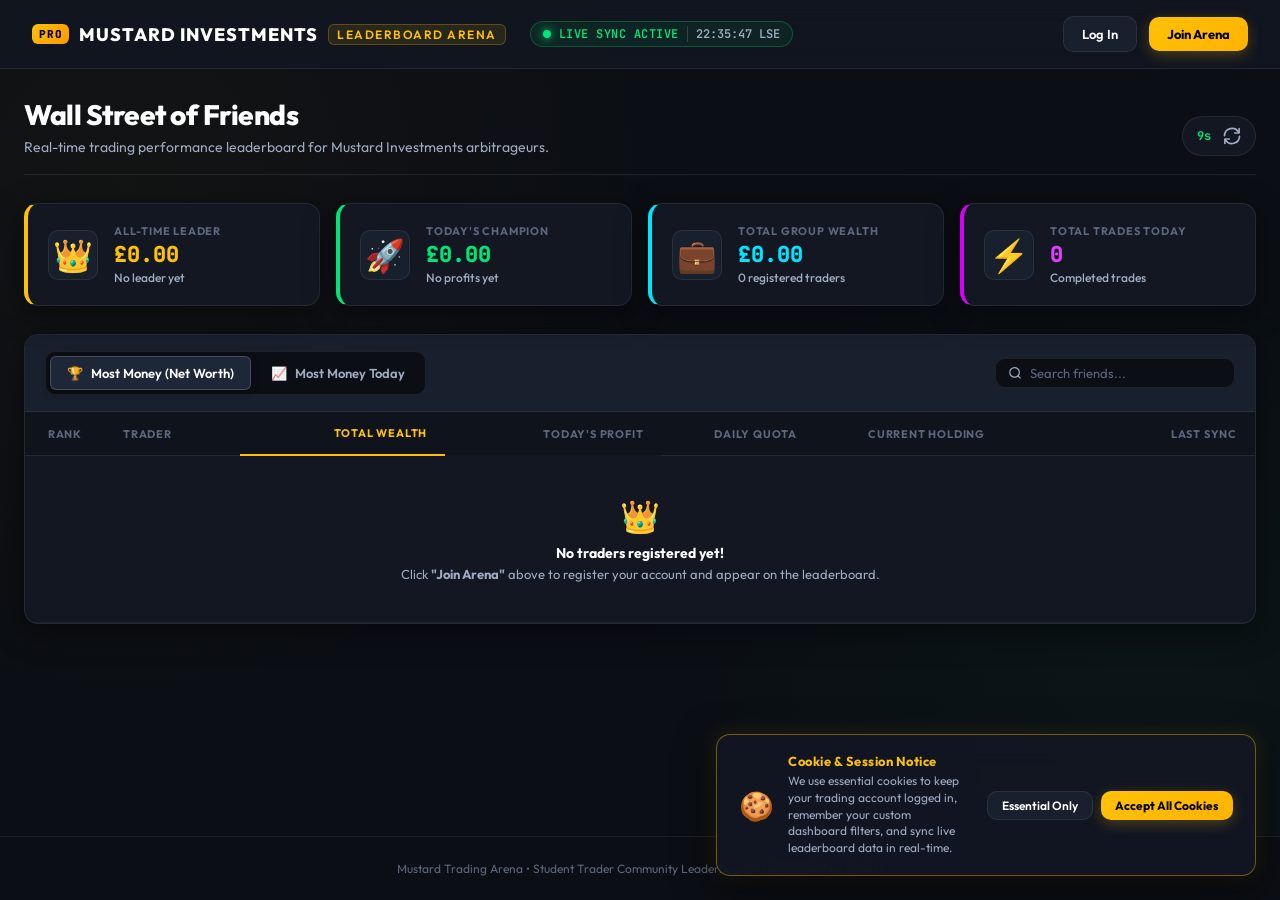
==== templates/index.html @ 0c2ea545 "Fix ranking by today's profit, keep fixed table columns, and add cache-busting" ====
<!DOCTYPE html>
<html lang="en">
<head>
    <meta charset="UTF-8">
    <meta name="viewport" content="width=device-width, initial-scale=1.0">
    <meta http-equiv="Cache-Control" content="no-cache, no-store, must-revalidate">
    <meta http-equiv="Pragma" content="no-cache">
    <meta http-equiv="Expires" content="0">
    <title>Mustard Trading Arena — Live Leaderboard</title>
    <link rel="icon" href="data:image/svg+xml,<svg xmlns=%22http://www.w3.org/2000/svg%22 viewBox=%220 0 100 100%22><text y=%22.9em%22 font-size=%2290%22>🏆</text></svg>">
    <link rel="preconnect" href="https://fonts.googleapis.com">
    <link rel="preconnect" href="https://fonts.gstatic.com" crossorigin>
    <link href="https://fonts.googleapis.com/css2?family=JetBrains+Mono:wght@400;600;700;800&family=Outfit:wght@400;500;600;700;800&display=swap" rel="stylesheet">
    <link rel="stylesheet" href="/static/css/style.css?v=2.0">
</head>
<body>
    <!-- Top Navigation -->
    <header class="top-nav">
        <div class="nav-left">
            <div class="brand">
                <span class="brand-badge">PRO</span>
                <span class="brand-title">MUSTARD INVESTMENTS</span>
                <span class="brand-sub">LEADERBOARD ARENA</span>
            </div>
            <div class="market-pill">
                <span class="pulse-dot"></span>
                <span class="market-status-text">LIVE SYNC ACTIVE</span>
                <span class="market-clock" id="live-clock">--:--:--</span>
            </div>
        </div>

        <div class="nav-right" id="nav-auth-container">
            <!-- Populated dynamically by JS based on auth state -->
            <button class="btn btn-secondary" onclick="openModal('login-modal')">Log In</button>
            <button class="btn btn-primary" onclick="openModal('register-modal')">Join Arena</button>
        </div>
    </header>

    <main class="container">
        <!-- Hero Header -->
        <section class="hero-banner">
            <div class="hero-text">
                <h1>Wall Street of Friends</h1>
                <p>Real-time trading performance leaderboard for Mustard Investments arbitrageurs.</p>
            </div>
            <div class="hero-actions">
                <div class="sync-indicator">
                    <span class="countdown-badge" id="refresh-timer">10s</span>
                    <button class="btn btn-icon" id="manual-refresh-btn" title="Refresh Now" onclick="fetchLeaderboardData(true)">
                        <svg width="18" height="18" viewBox="0 0 24 24" fill="none" stroke="currentColor" stroke-width="2.2" stroke-linecap="round" stroke-linejoin="round">
                            <path d="M21.5 2v6h-6M2.5 22v-6h6M2 11.5a10 10 0 0 1 18.8-4.3M22 12.5a10 10 0 0 1-18.8 4.2"/>
                        </svg>
                    </button>
                </div>
            </div>
        </section>

        <!-- KPI Summary Cards -->
        <section class="kpi-grid">
            <div class="kpi-card gold-border">
                <div class="kpi-icon">👑</div>
                <div class="kpi-content">
                    <span class="kpi-label">ALL-TIME LEADER</span>
                    <div class="kpi-value text-gold" id="kpi-leader-val">£--</div>
                    <span class="kpi-sub" id="kpi-leader-name">--</span>
                </div>
            </div>

            <div class="kpi-card green-border">
                <div class="kpi-icon">🚀</div>
                <div class="kpi-content">
                    <span class="kpi-label">TODAY'S CHAMPION</span>
                    <div class="kpi-value text-green" id="kpi-today-val">+£--</div>
                    <span class="kpi-sub" id="kpi-today-name">--</span>
                </div>
            </div>

            <div class="kpi-card cyan-border">
                <div class="kpi-icon">💼</div>
                <div class="kpi-content">
                    <span class="kpi-label">TOTAL GROUP WEALTH</span>
                    <div class="kpi-value text-cyan" id="kpi-group-wealth">£--</div>
                    <span class="kpi-sub" id="kpi-trader-count">-- traders linked</span>
                </div>
            </div>

            <div class="kpi-card purple-border">
                <div class="kpi-icon">⚡</div>
                <div class="kpi-content">
                    <span class="kpi-label">TOTAL TRADES TODAY</span>
                    <div class="kpi-value text-purple" id="kpi-total-trades-val">0</div>
                    <span class="kpi-sub" id="kpi-total-trades-sub">Completed trades</span>
                </div>
            </div>
        </section>

        <!-- Main Leaderboard Card -->
        <section class="arena-card">
            <!-- Tabs & Filter Bar -->
            <div class="card-toolbar">
                <div class="tab-group">
                    <button class="tab-btn active" id="tab-all-time" onclick="switchTab('all-time')">
                        <span class="tab-icon">🏆</span>
                        <span class="tab-text">Most Money (Net Worth)</span>
                    </button>
                    <button class="tab-btn" id="tab-today" onclick="switchTab('today')">
                        <span class="tab-icon">📈</span>
                        <span class="tab-text">Most Money Today</span>
                    </button>
                </div>

                <div class="filter-group">
                    <div class="search-box">
                        <svg width="16" height="16" viewBox="0 0 24 24" fill="none" stroke="currentColor" stroke-width="2">
                            <circle cx="11" cy="11" r="8"></circle>
                            <line x1="21" y1="21" x2="16.65" y2="16.65"></line>
                        </svg>
                        <input type="text" id="trader-search" placeholder="Search friends..." oninput="filterTable()">
                    </div>
                </div>
            </div>

            <!-- Table Container -->
            <div class="table-responsive">
                <table class="arena-table">
                    <thead>
                        <tr>
                            <th class="text-center" style="width: 80px;">RANK</th>
                            <th>TRADER</th>
                            <th class="text-right" id="th-wealth">TOTAL WEALTH</th>
                            <th class="text-right" id="th-profit">TODAY'S PROFIT</th>
                            <th class="text-center">DAILY QUOTA</th>
                            <th>CURRENT HOLDING</th>
                            <th class="text-right">LAST SYNC</th>
                        </tr>
                    </thead>
                    <tbody id="leaderboard-body">
                        <!-- Populated by JS -->
                        <tr>
                            <td colspan="7" class="loading-cell">Loading live arena data...</td>
                        </tr>
                    </tbody>
                </table>
            </div>
        </section>

    </main>

    <!-- FOOTER -->
    <footer class="footer">
        <p>Mustard Trading Arena &bull; Student Trader Community Leaderboard &bull; Hosted 24/7 on GitHub</p>
    </footer>

    <!-- MODALS -->

    <!-- Login Modal -->
    <div class="modal-backdrop" id="login-modal">
        <div class="modal-box">
            <div class="modal-header">
                <h2>Mustard Account Login</h2>
                <button class="close-btn" onclick="closeModal('login-modal')">&times;</button>
            </div>
            <form onsubmit="handleLogin(event)">
                <div class="form-group">
                    <label>Mustard Email</label>
                    <input type="email" id="login-email" required placeholder="e.g. student@school.co.uk" autocomplete="email">
                </div>
                <div class="form-group">
                    <label>Password</label>
                    <input type="password" id="login-password" required placeholder="••••••••" autocomplete="current-password">
                </div>
                <div class="form-group checkbox-group" style="margin-top: -6px; margin-bottom: 14px;">
                    <label class="custom-checkbox">
                        <input type="checkbox" id="login-remember" checked>
                        <span class="checkmark"></span>
                        <span class="checkbox-text" style="font-size: 12px; color: var(--text-secondary);">Remember me on this device (Save Session Cookie)</span>
                    </label>
                </div>
                <div id="login-error" class="form-error"></div>
                <button type="submit" class="btn btn-primary btn-block">Log In</button>
            </form>
            <div class="modal-footer-text">
                First time here? <a href="#" onclick="switchModal('login-modal', 'register-modal')">Set up your display name</a>
            </div>
        </div>
    </div>

    <!-- Register Modal -->
    <div class="modal-backdrop" id="register-modal">
        <div class="modal-box">
            <div class="modal-header">
                <h2>Join Trading Arena</h2>
                <button class="close-btn" onclick="closeModal('register-modal')">&times;</button>
            </div>
            <form onsubmit="handleRegister(event)">
                <div class="form-group">
                    <label>Mustard Email</label>
                    <input type="email" id="reg-email" required placeholder="e.g. student@school.co.uk" autocomplete="email">
                </div>
                <div class="form-group">
                    <label>Display Name (Nickname)</label>
                    <input type="text" id="reg-name" required placeholder="e.g. Musa">
                    <small style="color: var(--text-muted); font-size: 11px; display: block; margin-top: 4px;">This is the name friends see on the leaderboard. You can change it anytime!</small>
                </div>
                <div class="form-group">
                    <label>Password</label>
                    <input type="password" id="reg-password" required placeholder="At least 4 characters" autocomplete="new-password">
                </div>
                <div id="register-error" class="form-error"></div>
                <button type="submit" class="btn btn-primary btn-block">Join Leaderboard</button>
            </form>
            <div class="modal-footer-text">
                Already registered? <a href="#" onclick="switchModal('register-modal', 'login-modal')">Log in here</a>
            </div>
        </div>
    </div>

    <!-- Edit Display Name Modal -->
    <div class="modal-backdrop" id="edit-name-modal">
        <div class="modal-box">
            <div class="modal-header">
                <h2>Change Display Name</h2>
                <button class="close-btn" onclick="closeModal('edit-name-modal')">&times;</button>
            </div>
            <form onsubmit="handleSaveDisplayName(event)">
                <div class="form-group">
                    <label>New Display Name</label>
                    <input type="text" id="edit-new-name" required placeholder="e.g. Musa (Top Trader)">
                    <small style="color: var(--text-muted); font-size: 11px; display: block; margin-top: 4px;">Updates your name live on the leaderboard table immediately.</small>
                </div>
                <div id="edit-name-error" class="form-error"></div>
                <button type="submit" class="btn btn-primary btn-block">Save Name</button>
            </form>
        </div>
    </div>

    <!-- Update Balance Modal -->
    <div class="modal-backdrop" id="update-balance-modal">
        <div class="modal-box">
            <div class="modal-header">
                <h2>Update My Balance</h2>
                <button class="close-btn" onclick="closeModal('update-balance-modal')">&times;</button>
            </div>
            <p class="modal-desc">Manually enter your current Mustard balance or profit. You can also connect your bot to sync this automatically!</p>
            <form onsubmit="handleUpdateStats(event)">
                <div class="form-row">
                    <div class="form-group col-half">
                        <label>Portfolio Value (£)</label>
                        <input type="number" step="0.01" id="upd-portfolio" required placeholder="13392.33">
                    </div>
                    <div class="form-group col-half">
                        <label>Available Cash (£)</label>
                        <input type="number" step="0.01" id="upd-cash" placeholder="0.21">
                    </div>
                </div>
                <div class="form-row">
                    <div class="form-group col-half">
                        <label>Today's Profit (£)</label>
                        <input type="number" step="0.01" id="upd-today-profit" placeholder="1392.33">
                    </div>
                    <div class="form-group col-half">
                        <label>Today's Trades (out of 50)</label>
                        <input type="number" id="upd-trades" min="0" max="50" placeholder="29">
                    </div>
                </div>
                <div class="form-group">
                    <label>Current Active Position / Holding</label>
                    <input type="text" id="upd-holding" placeholder="e.g. OCDO.L, LINK, or 100% Cash">
                </div>
                <div id="update-error" class="form-error"></div>
                <button type="submit" class="btn btn-primary btn-block">Save Live Stats</button>
            </form>
        </div>
    </div>

    <!-- Floating Cookie Notice Banner -->
    <div class="cookie-banner" id="cookie-consent-banner">
        <div class="cookie-content">
            <div class="cookie-icon">🍪</div>
            <div class="cookie-text">
                <span class="cookie-title">Cookie & Session Notice</span>
                <p>We use essential cookies to keep your trading account logged in, remember your custom dashboard filters, and sync live leaderboard data in real-time.</p>
            </div>
        </div>
        <div class="cookie-actions">
            <button class="btn btn-secondary btn-sm" onclick="acceptCookies('essential')">Essential Only</button>
            <button class="btn btn-primary btn-sm" onclick="acceptCookies('all')">Accept All Cookies</button>
        </div>
    </div>

    <script src="/static/js/app.js?v=2.0"></script>
</body>
</html>
---- static/css/style.css ----
:root {
    --bg-main: #0B0E14;
    --bg-card: #121722;
    --bg-card-sub: #181F2D;
    --bg-card-hover: #1E2738;
    --border-color: rgba(255, 255, 255, 0.08);
    --border-highlight: rgba(255, 255, 255, 0.18);
    
    --mustard-gold: #FFC107;
    --mustard-dark: #FF9800;
    --neon-green: #00E676;
    --neon-cyan: #00E5FF;
    --neon-purple: #D500F9;
    --neon-red: #FF5252;
    
    --text-primary: #FFFFFF;
    --text-secondary: #9EABC0;
    --text-muted: #5C677D;
    
    --font-sans: 'Outfit', -apple-system, BlinkMacSystemFont, "Segoe UI", Roboto, sans-serif;
    --font-mono: 'JetBrains Mono', monospace;
    
    --shadow-card: 0 8px 32px 0 rgba(0, 0, 0, 0.45);
    --radius-sm: 6px;
    --radius-md: 10px;
    --radius-lg: 14px;
}

* {
    margin: 0;
    padding: 0;
    box-sizing: border-box;
}

body {
    background-color: var(--bg-main);
    color: var(--text-primary);
    font-family: var(--font-sans);
    min-height: 100vh;
    display: flex;
    flex-direction: column;
    overflow-x: hidden;
    background-image: 
        radial-gradient(circle at 10% 20%, rgba(255, 193, 7, 0.03) 0%, transparent 40%),
        radial-gradient(circle at 90% 80%, rgba(0, 230, 118, 0.03) 0%, transparent 40%);
}

/* --- Navigation --- */
.top-nav {
    display: flex;
    justify-content: space-between;
    align-items: center;
    padding: 16px 32px;
    background: rgba(18, 23, 34, 0.85);
    backdrop-filter: blur(12px);
    border-bottom: 1px solid var(--border-color);
    position: sticky;
    top: 0;
    z-index: 100;
}

.nav-left {
    display: flex;
    align-items: center;
    gap: 24px;
}

.brand {
    display: flex;
    align-items: center;
    gap: 10px;
}

.brand-badge {
    background: linear-gradient(135deg, var(--mustard-gold), var(--mustard-dark));
    color: #000;
    font-weight: 800;
    font-size: 11px;
    padding: 3px 7px;
    border-radius: var(--radius-sm);
    letter-spacing: 0.8px;
    font-family: var(--font-mono);
}

.brand-title {
    font-size: 18px;
    font-weight: 800;
    letter-spacing: 1px;
    color: var(--text-primary);
}

.brand-sub {
    font-size: 12px;
    font-weight: 600;
    color: var(--mustard-gold);
    letter-spacing: 1.5px;
    background: rgba(255, 193, 7, 0.1);
    padding: 2px 8px;
    border-radius: var(--radius-sm);
    border: 1px solid rgba(255, 193, 7, 0.25);
}

.market-pill {
    display: flex;
    align-items: center;
    gap: 8px;
    background: rgba(0, 230, 118, 0.08);
    border: 1px solid rgba(0, 230, 118, 0.25);
    padding: 4px 12px;
    border-radius: 20px;
    font-size: 12px;
    font-weight: 600;
    font-family: var(--font-mono);
}

.pulse-dot {
    width: 8px;
    height: 8px;
    background-color: var(--neon-green);
    border-radius: 50%;
    box-shadow: 0 0 10px var(--neon-green);
    animation: pulseGlow 1.8s infinite;
}

@keyframes pulseGlow {
    0% { transform: scale(0.9); opacity: 0.7; }
    50% { transform: scale(1.3); opacity: 1; }
    100% { transform: scale(0.9); opacity: 0.7; }
}

.market-status-text {
    color: var(--neon-green);
    letter-spacing: 0.5px;
}

.market-clock {
    color: var(--text-secondary);
    border-left: 1px solid rgba(255, 255, 255, 0.15);
    padding-left: 8px;
}

.nav-right {
    display: flex;
    align-items: center;
    gap: 12px;
}

/* User Pill in Nav */
.user-profile-badge {
    display: flex;
    align-items: center;
    gap: 10px;
    background: var(--bg-card-sub);
    padding: 5px 14px 5px 6px;
    border-radius: 24px;
    border: 1px solid var(--border-color);
}

.avatar-circle {
    width: 32px;
    height: 32px;
    border-radius: 50%;
    display: flex;
    align-items: center;
    justify-content: center;
    font-weight: 700;
    font-size: 13px;
    color: #000;
    text-transform: uppercase;
}

.user-details {
    display: flex;
    flex-direction: column;
}

.user-name {
    font-size: 13px;
    font-weight: 700;
    color: var(--text-primary);
}

.user-val {
    font-size: 11px;
    font-family: var(--font-mono);
    color: var(--neon-green);
}

/* --- Container --- */
.container {
    max-width: 1320px;
    margin: 0 auto;
    padding: 28px 24px 60px;
    flex: 1;
    width: 100%;
}

/* --- Hero Banner --- */
.hero-banner {
    display: flex;
    justify-content: space-between;
    align-items: flex-end;
    margin-bottom: 28px;
    padding-bottom: 18px;
    border-bottom: 1px solid var(--border-color);
}

.hero-text h1 {
    font-size: 28px;
    font-weight: 800;
    letter-spacing: -0.5px;
    margin-bottom: 6px;
    background: linear-gradient(135deg, #FFFFFF 60%, var(--text-secondary));
    -webkit-background-clip: text;
    -webkit-text-fill-color: transparent;
}

.hero-text p {
    color: var(--text-secondary);
    font-size: 14px;
}

.hero-actions {
    display: flex;
    align-items: center;
    gap: 12px;
}

.sync-indicator {
    display: flex;
    align-items: center;
    gap: 8px;
    background: var(--bg-card);
    padding: 6px 10px 6px 14px;
    border-radius: 20px;
    border: 1px solid var(--border-color);
}

.countdown-badge {
    font-family: var(--font-mono);
    font-size: 12px;
    font-weight: 700;
    color: var(--neon-green);
}

/* --- Buttons --- */
.btn {
    display: inline-flex;
    align-items: center;
    justify-content: center;
    gap: 8px;
    padding: 9px 18px;
    font-size: 13px;
    font-weight: 600;
    border-radius: var(--radius-md);
    cursor: pointer;
    transition: all 0.2s ease;
    border: none;
    font-family: var(--font-sans);
    text-decoration: none;
}

.btn-primary {
    background: linear-gradient(135deg, var(--mustard-gold), #FFB300);
    color: #000;
    font-weight: 700;
    box-shadow: 0 4px 14px rgba(255, 193, 7, 0.25);
}

.btn-primary:hover {
    background: linear-gradient(135deg, #FFCA28, #FFA000);
    transform: translateY(-1px);
    box-shadow: 0 6px 20px rgba(255, 193, 7, 0.35);
}

.btn-secondary {
    background: var(--bg-card-sub);
    color: var(--text-primary);
    border: 1px solid var(--border-color);
}

.btn-secondary:hover {
    background: var(--bg-card-hover);
    border-color: var(--border-highlight);
    color: #fff;
}

.btn-outline {
    background: transparent;
    color: var(--mustard-gold);
    border: 1px solid rgba(255, 193, 7, 0.4);
}

.btn-outline:hover {
    background: rgba(255, 193, 7, 0.1);
    border-color: var(--mustard-gold);
}

.btn-icon {
    background: transparent;
    border: none;
    color: var(--text-secondary);
    padding: 4px;
    cursor: pointer;
    display: flex;
    align-items: center;
    justify-content: center;
    border-radius: 50%;
    transition: all 0.2s;
}

.btn-icon:hover {
    color: var(--text-primary);
    background: rgba(255, 255, 255, 0.08);
}

.btn-block {
    width: 100%;
    padding: 12px;
    font-size: 14px;
}

.btn-sm {
    padding: 6px 14px;
    font-size: 12px;
}

/* --- KPI Summary Grid --- */
.kpi-grid {
    display: grid;
    grid-template-columns: repeat(4, 1fr);
    gap: 16px;
    margin-bottom: 28px;
}

.kpi-card {
    background: var(--bg-card);
    border: 1px solid var(--border-color);
    border-radius: var(--radius-lg);
    padding: 20px;
    display: flex;
    align-items: center;
    gap: 16px;
    box-shadow: var(--shadow-card);
    transition: transform 0.2s ease, border-color 0.2s ease;
    position: relative;
    overflow: hidden;
}

.kpi-card:hover {
    transform: translateY(-2px);
}

.kpi-card.gold-border { border-left: 4px solid var(--mustard-gold); }
.kpi-card.green-border { border-left: 4px solid var(--neon-green); }
.kpi-card.cyan-border { border-left: 4px solid var(--neon-cyan); }
.kpi-card.purple-border { border-left: 4px solid var(--neon-purple); }

.kpi-icon {
    font-size: 32px;
    width: 50px;
    height: 50px;
    background: var(--bg-card-sub);
    border-radius: var(--radius-md);
    display: flex;
    align-items: center;
    justify-content: center;
    border: 1px solid var(--border-color);
    flex-shrink: 0;
}

.kpi-content {
    display: flex;
    flex-direction: column;
}

.kpi-label {
    font-size: 11px;
    font-weight: 700;
    color: var(--text-muted);
    letter-spacing: 0.8px;
    margin-bottom: 4px;
}

.kpi-value {
    font-family: var(--font-mono);
    font-size: 22px;
    font-weight: 800;
    line-height: 1.2;
    margin-bottom: 2px;
}

.kpi-sub {
    font-size: 12px;
    color: var(--text-secondary);
    font-weight: 500;
}

.text-gold { color: var(--mustard-gold); }
.text-green { color: var(--neon-green); }
.text-cyan { color: var(--neon-cyan); }
.text-purple { color: #E040FB; }
.text-red { color: var(--neon-red); }

/* --- Main Arena Card --- */
.arena-card {
    background: var(--bg-card);
    border: 1px solid var(--border-color);
    border-radius: var(--radius-lg);
    box-shadow: var(--shadow-card);
    overflow: hidden;
    margin-bottom: 30px;
}

.card-toolbar {
    display: flex;
    justify-content: space-between;
    align-items: center;
    padding: 16px 20px;
    border-bottom: 1px solid var(--border-color);
    background: var(--bg-card-sub);
    flex-wrap: wrap;
    gap: 14px;
}

.tab-group {
    display: flex;
    background: var(--bg-main);
    padding: 4px;
    border-radius: var(--radius-md);
    border: 1px solid var(--border-color);
    gap: 4px;
}

.tab-btn {
    display: flex;
    align-items: center;
    gap: 8px;
    padding: 8px 16px;
    background: transparent;
    border: none;
    color: var(--text-secondary);
    font-size: 13px;
    font-weight: 600;
    border-radius: var(--radius-sm);
    cursor: pointer;
    transition: all 0.2s;
    font-family: var(--font-sans);
}

.tab-btn:hover {
    color: var(--text-primary);
}

.tab-btn.active {
    background: var(--bg-card-hover);
    color: var(--text-primary);
    box-shadow: 0 2px 8px rgba(0,0,0,0.3);
    border: 1px solid var(--border-highlight);
}

.search-box {
    display: flex;
    align-items: center;
    background: var(--bg-main);
    border: 1px solid var(--border-color);
    border-radius: var(--radius-md);
    padding: 6px 12px;
    gap: 8px;
    color: var(--text-secondary);
    width: 240px;
}

.search-box input {
    background: transparent;
    border: none;
    outline: none;
    color: var(--text-primary);
    font-size: 13px;
    width: 100%;
    font-family: var(--font-sans);
}

.search-box input::placeholder {
    color: var(--text-muted);
}

/* --- Table Styling --- */
.table-responsive {
    overflow-x: auto;
}

.arena-table {
    width: 100%;
    border-collapse: collapse;
    text-align: left;
}

.arena-table thead th {
    padding: 14px 18px;
    font-size: 11px;
    font-weight: 700;
    letter-spacing: 0.8px;
    color: var(--text-muted);
    background: rgba(11, 14, 20, 0.4);
    border-bottom: 1px solid var(--border-color);
}

.arena-table tbody tr {
    border-bottom: 1px solid rgba(255, 255, 255, 0.04);
    transition: background-color 0.15s ease;
}

.arena-table tbody tr:hover {
    background-color: var(--bg-card-hover);
}

.arena-table tbody tr.user-row {
    background-color: rgba(255, 193, 7, 0.04);
    border-left: 3px solid var(--mustard-gold);
}

.arena-table td {
    padding: 16px 18px;
    font-size: 14px;
    vertical-align: middle;
}

.text-right { text-align: right; }
.text-center { text-align: center; }

/* Rank Badges */
.rank-badge {
    display: inline-flex;
    align-items: center;
    justify-content: center;
    min-width: 48px;
    height: 32px;
    padding: 0 8px;
    border-radius: 8px;
    font-family: var(--font-mono);
    font-weight: 800;
    font-size: 13px;
    line-height: 1;
    gap: 5px;
    white-space: nowrap;
    margin: 0 auto;
}

.rank-1 {
    background: linear-gradient(135deg, rgba(255, 193, 7, 0.22), rgba(255, 193, 7, 0.08));
    border: 1px solid rgba(255, 193, 7, 0.65);
    color: var(--mustard-gold);
    box-shadow: 0 0 14px rgba(255, 193, 7, 0.25);
}

.rank-2 {
    background: linear-gradient(135deg, rgba(220, 220, 230, 0.22), rgba(220, 220, 230, 0.08));
    border: 1px solid rgba(220, 220, 230, 0.65);
    color: #E2E8F0;
    box-shadow: 0 0 10px rgba(220, 220, 230, 0.2);
}

.rank-3 {
    background: linear-gradient(135deg, rgba(205, 127, 50, 0.22), rgba(205, 127, 50, 0.08));
    border: 1px solid rgba(205, 127, 50, 0.65);
    color: #FFB074;
}

.rank-other {
    color: var(--text-muted);
    font-weight: 700;
    background: rgba(255, 255, 255, 0.04);
    border: 1px solid var(--border-color);
}

/* Trader Cell */
.trader-cell {
    display: flex;
    align-items: center;
    gap: 12px;
}

.trader-avatar {
    width: 36px;
    height: 36px;
    border-radius: 50%;
    display: flex;
    align-items: center;
    justify-content: center;
    font-weight: 800;
    font-size: 14px;
    color: #000;
    flex-shrink: 0;
}

.trader-info {
    display: flex;
    flex-direction: column;
}

.trader-name {
    font-weight: 700;
    color: var(--text-primary);
    display: flex;
    align-items: center;
    gap: 6px;
}

.you-tag {
    background: var(--mustard-gold);
    color: #000;
    font-size: 9px;
    font-weight: 800;
    padding: 1px 5px;
    border-radius: 4px;
}

.trader-username {
    font-size: 12px;
    color: var(--text-muted);
    font-family: var(--font-mono);
}

.mono-val {
    font-family: var(--font-mono);
    font-size: 14px;
    font-weight: 700;
}

.val-large {
    font-size: 15px;
}

.sub-pct {
    font-size: 11px;
    margin-left: 4px;
    font-weight: 600;
}

.tag-holding {
    display: inline-block;
    background: var(--bg-card-sub);
    padding: 4px 10px;
    border-radius: var(--radius-sm);
    font-family: var(--font-mono);
    font-size: 12px;
    font-weight: 600;
    color: var(--text-primary);
    border: 1px solid var(--border-color);
}

.tag-quota {
    font-family: var(--font-mono);
    font-size: 12px;
    color: var(--text-secondary);
    background: rgba(255, 255, 255, 0.04);
    padding: 3px 8px;
    border-radius: 4px;
}

.bot-status-tag {
    display: inline-flex;
    align-items: center;
    gap: 6px;
    font-size: 11px;
    font-weight: 700;
    font-family: var(--font-mono);
    padding: 3px 8px;
    border-radius: 12px;
}

.bot-active {
    background: rgba(0, 230, 118, 0.1);
    color: var(--neon-green);
    border: 1px solid rgba(0, 230, 118, 0.25);
}

.bot-idle {
    background: rgba(255, 255, 255, 0.04);
    color: var(--text-muted);
    border: 1px solid var(--border-color);
}

.status-dot {
    width: 6px;
    height: 6px;
    border-radius: 50%;
}

.status-dot.green {
    background: var(--neon-green);
    box-shadow: 0 0 6px var(--neon-green);
}

.status-dot.gray {
    background: var(--text-muted);
}

.sync-time {
    font-size: 12px;
    color: var(--text-muted);
    font-family: var(--font-mono);
}

.loading-cell {
    text-align: center;
    padding: 40px !important;
    color: var(--text-secondary);
    font-size: 14px;
}

/* --- Integration Banner --- */
.integration-banner {
    background: linear-gradient(135deg, rgba(24, 31, 45, 0.9), rgba(18, 23, 34, 0.9));
    border: 1px solid var(--border-color);
    border-radius: var(--radius-lg);
    padding: 24px 30px;
    display: flex;
    justify-content: space-between;
    align-items: center;
    box-shadow: var(--shadow-card);
}

.banner-left h3 {
    font-size: 16px;
    font-weight: 700;
    margin-bottom: 6px;
    color: var(--text-primary);
}

.banner-left p {
    font-size: 13px;
    color: var(--text-secondary);
}

/* --- Footer --- */
.footer {
    text-align: center;
    padding: 24px;
    border-top: 1px solid var(--border-color);
    color: var(--text-muted);
    font-size: 12px;
    background: var(--bg-main);
}

/* --- Modals --- */
.modal-backdrop {
    position: fixed;
    top: 0;
    left: 0;
    width: 100%;
    height: 100%;
    background: rgba(0, 0, 0, 0.75);
    backdrop-filter: blur(8px);
    display: none;
    align-items: center;
    justify-content: center;
    z-index: 1000;
    padding: 20px;
}

.modal-backdrop.open {
    display: flex;
    animation: fadeIn 0.2s ease forwards;
}

@keyframes fadeIn {
    from { opacity: 0; }
    to { opacity: 1; }
}

.modal-box {
    background: var(--bg-card);
    border: 1px solid var(--border-highlight);
    border-radius: var(--radius-lg);
    width: 100%;
    max-width: 440px;
    padding: 28px;
    box-shadow: 0 16px 48px rgba(0,0,0,0.6);
    position: relative;
}

.modal-wide {
    max-width: 640px;
}

.modal-header {
    display: flex;
    justify-content: space-between;
    align-items: center;
    margin-bottom: 16px;
}

.modal-header h2 {
    font-size: 20px;
    font-weight: 700;
}

.close-btn {
    background: transparent;
    border: none;
    color: var(--text-muted);
    font-size: 24px;
    cursor: pointer;
    line-height: 1;
}

.close-btn:hover {
    color: #fff;
}

.modal-desc {
    color: var(--text-secondary);
    font-size: 13px;
    margin-bottom: 20px;
    line-height: 1.5;
}

.form-group {
    margin-bottom: 16px;
}

.form-row {
    display: flex;
    gap: 14px;
}

.col-half {
    flex: 1;
}

.form-group label {
    display: block;
    font-size: 12px;
    font-weight: 600;
    color: var(--text-secondary);
    margin-bottom: 6px;
}

.form-group input[type="text"],
.form-group input[type="password"],
.form-group input[type="email"],
.form-group input[type="number"] {
    width: 100%;
    padding: 10px 14px;
    background: var(--bg-main);
    border: 1px solid var(--border-color);
    border-radius: var(--radius-md);
    color: var(--text-primary);
    font-size: 14px;
    font-family: var(--font-sans);
    outline: none;
    transition: border-color 0.2s;
}

.form-group input:focus {
    border-color: var(--mustard-gold);
}

.form-error {
    color: var(--neon-red);
    font-size: 12px;
    margin-bottom: 14px;
    display: none;
}

.modal-footer-text {
    margin-top: 16px;
    text-align: center;
    font-size: 13px;
    color: var(--text-secondary);
}

.modal-footer-text a {
    color: var(--mustard-gold);
    text-decoration: none;
    font-weight: 600;
}

.modal-footer-text a:hover {
    text-decoration: underline;
}

/* Custom Checkbox */
.custom-checkbox {
    display: flex;
    align-items: center;
    position: relative;
    cursor: pointer;
    user-select: none;
    gap: 10px;
    margin-top: 6px;
}

.custom-checkbox input {
    position: absolute;
    opacity: 0;
    cursor: pointer;
}

.checkmark {
    width: 20px;
    height: 20px;
    background: var(--bg-main);
    border: 1px solid var(--border-color);
    border-radius: 4px;
    display: flex;
    align-items: center;
    justify-content: center;
}

.custom-checkbox input:checked ~ .checkmark {
    background: var(--neon-green);
    border-color: var(--neon-green);
}

.custom-checkbox input:checked ~ .checkmark:after {
    content: "✓";
    color: #000;
    font-weight: 800;
    font-size: 12px;
}

.checkbox-text {
    font-size: 13px;
    color: var(--text-primary);
}

/* API Key Section */
.api-key-box {
    background: var(--bg-main);
    border: 1px solid var(--border-color);
    border-radius: var(--radius-md);
    padding: 14px;
    display: flex;
    align-items: center;
    justify-content: space-between;
    margin-bottom: 20px;
}

.api-key-text {
    font-family: var(--font-mono);
    color: var(--mustard-gold);
    font-size: 13px;
    letter-spacing: 0.5px;
    word-break: break-all;
}

.code-snippet-box {
    position: relative;
    background: #07090D;
    border: 1px solid var(--border-color);
    border-radius: var(--radius-md);
    padding: 16px;
    margin-top: 10px;
    overflow-x: auto;
}

.code-snippet-box pre {
    font-family: var(--font-mono);
    font-size: 12px;
    color: #A9B7C6;
    line-height: 1.5;
}

.copy-code-btn {
    position: absolute;
    top: 10px;
    right: 10px;
    background: var(--bg-card-sub);
    border: 1px solid var(--border-color);
    color: var(--text-secondary);
    padding: 4px 10px;
    font-size: 11px;
    border-radius: var(--radius-sm);
    cursor: pointer;
}

.copy-code-btn:hover {
    color: #fff;
    border-color: var(--border-highlight);
}

/* Responsive */
@media (max-width: 900px) {
    .kpi-grid {
        grid-template-columns: repeat(2, 1fr);
    }
    .integration-banner {
        flex-direction: column;
        gap: 16px;
        text-align: center;
    }
    .cookie-banner {
        flex-direction: column;
        align-items: stretch;
        gap: 14px;
        bottom: 12px;
        right: 12px;
        left: 12px;
    }
    .cookie-actions {
        justify-content: flex-end;
    }
}

@media (max-width: 600px) {
    .top-nav {
        padding: 12px 16px;
    }
    .kpi-grid {
        grid-template-columns: 1fr;
    }
    .card-toolbar {
        flex-direction: column;
        align-items: stretch;
    }
    .search-box {
        width: 100%;
    }
}

/* --- Floating Cookie Banner --- */
.cookie-banner {
    position: fixed;
    bottom: 24px;
    right: 24px;
    max-width: 540px;
    background: rgba(18, 23, 34, 0.95);
    backdrop-filter: blur(16px);
    border: 1px solid rgba(255, 193, 7, 0.4);
    box-shadow: 0 12px 40px rgba(0, 0, 0, 0.65), 0 0 20px rgba(255, 193, 7, 0.15);
    border-radius: var(--radius-lg);
    padding: 18px 22px;
    display: none;
    align-items: center;
    justify-content: space-between;
    gap: 20px;
    z-index: 999;
    animation: slideUp 0.35s cubic-bezier(0.16, 1, 0.3, 1) forwards;
}

@keyframes slideUp {
    from {
        opacity: 0;
        transform: translateY(30px);
    }
    to {
        opacity: 1;
        transform: translateY(0);
    }
}

.cookie-content {
    display: flex;
    align-items: center;
    gap: 14px;
}

.cookie-icon {
    font-size: 28px;
    flex-shrink: 0;
}

.cookie-text {
    display: flex;
    flex-direction: column;
    gap: 4px;
}

.cookie-title {
    font-size: 13px;
    font-weight: 700;
    color: var(--mustard-gold);
    letter-spacing: 0.5px;
}

.cookie-text p {
    font-size: 12px;
    color: var(--text-secondary);
    line-height: 1.4;
}

.cookie-actions {
    display: flex;
    gap: 8px;
    flex-shrink: 0;
}
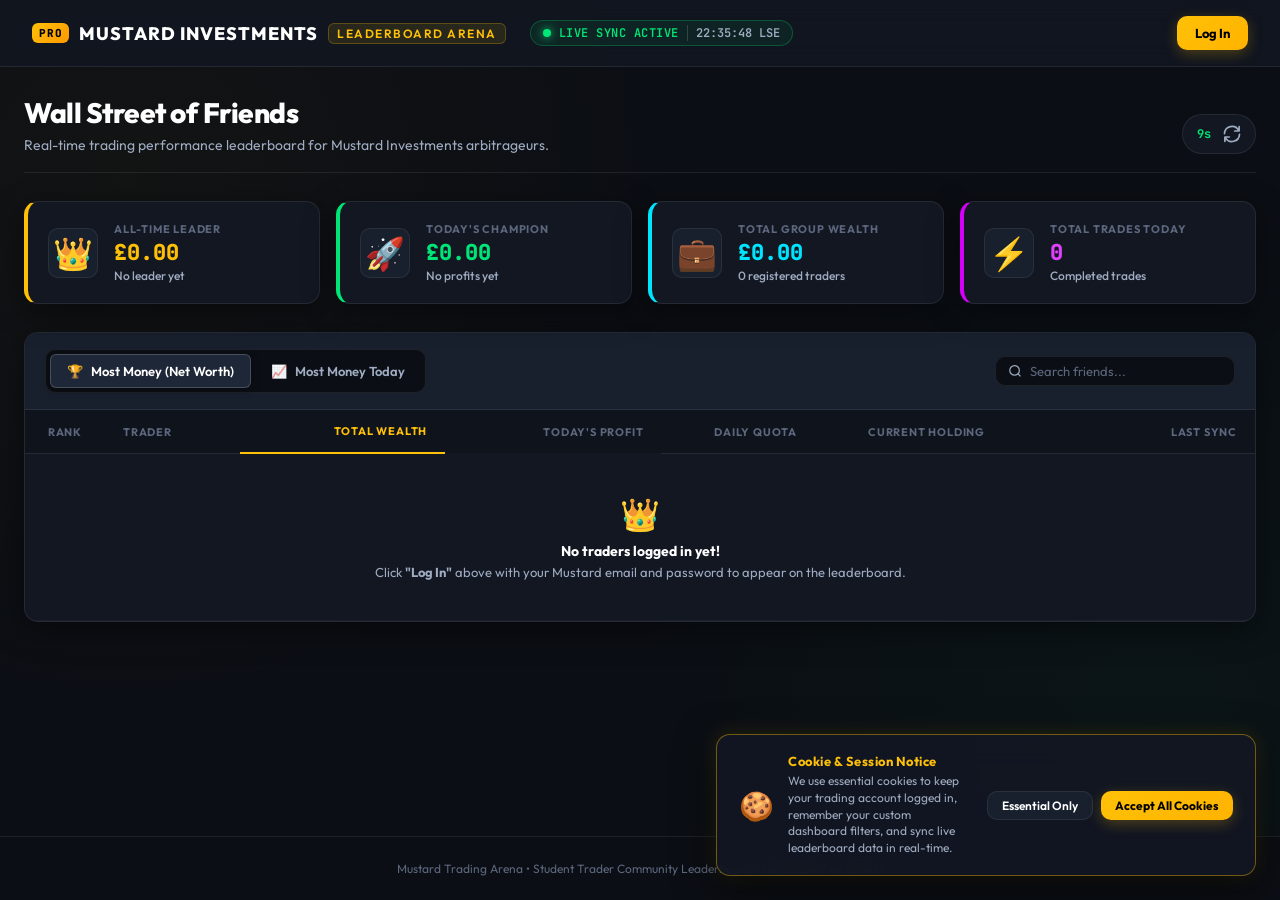
==== commit 04c367b0: "Remove Join Arena completely, single Mustard email and password login with auto-onboarding" ====
--- a/templates/index.html
+++ b/templates/index.html
@@ -31,8 +31,7 @@
 
         <div class="nav-right" id="nav-auth-container">
             <!-- Populated dynamically by JS based on auth state -->
-            <button class="btn btn-secondary" onclick="openModal('login-modal')">Log In</button>
-            <button class="btn btn-primary" onclick="openModal('register-modal')">Join Arena</button>
+            <button class="btn btn-primary" onclick="openModal('login-modal')">Log In</button>
         </div>
     </header>
 
@@ -160,10 +159,11 @@
                 <h2>Mustard Account Login</h2>
                 <button class="close-btn" onclick="closeModal('login-modal')">&times;</button>
             </div>
+            <p class="modal-desc" style="margin-bottom: 16px;">Log in with your Mustard email and password to view and update your ranking.</p>
             <form onsubmit="handleLogin(event)">
                 <div class="form-group">
                     <label>Mustard Email</label>
-                    <input type="email" id="login-email" required placeholder="e.g. student@school.co.uk" autocomplete="email">
+                    <input type="email" id="login-email" required placeholder="e.g. 22sasmazm@ccgrammarschool.co.uk" autocomplete="email">
                 </div>
                 <div class="form-group">
                     <label>Password</label>
@@ -179,39 +179,6 @@
                 <div id="login-error" class="form-error"></div>
                 <button type="submit" class="btn btn-primary btn-block">Log In</button>
             </form>
-            <div class="modal-footer-text">
-                First time here? <a href="#" onclick="switchModal('login-modal', 'register-modal')">Set up your display name</a>
-            </div>
-        </div>
-    </div>
-
-    <!-- Register Modal -->
-    <div class="modal-backdrop" id="register-modal">
-        <div class="modal-box">
-            <div class="modal-header">
-                <h2>Join Trading Arena</h2>
-                <button class="close-btn" onclick="closeModal('register-modal')">&times;</button>
-            </div>
-            <form onsubmit="handleRegister(event)">
-                <div class="form-group">
-                    <label>Mustard Email</label>
-                    <input type="email" id="reg-email" required placeholder="e.g. student@school.co.uk" autocomplete="email">
-                </div>
-                <div class="form-group">
-                    <label>Display Name (Nickname)</label>
-                    <input type="text" id="reg-name" required placeholder="e.g. Musa">
-                    <small style="color: var(--text-muted); font-size: 11px; display: block; margin-top: 4px;">This is the name friends see on the leaderboard. You can change it anytime!</small>
-                </div>
-                <div class="form-group">
-                    <label>Password</label>
-                    <input type="password" id="reg-password" required placeholder="At least 4 characters" autocomplete="new-password">
-                </div>
-                <div id="register-error" class="form-error"></div>
-                <button type="submit" class="btn btn-primary btn-block">Join Leaderboard</button>
-            </form>
-            <div class="modal-footer-text">
-                Already registered? <a href="#" onclick="switchModal('register-modal', 'login-modal')">Log in here</a>
-            </div>
         </div>
     </div>
 
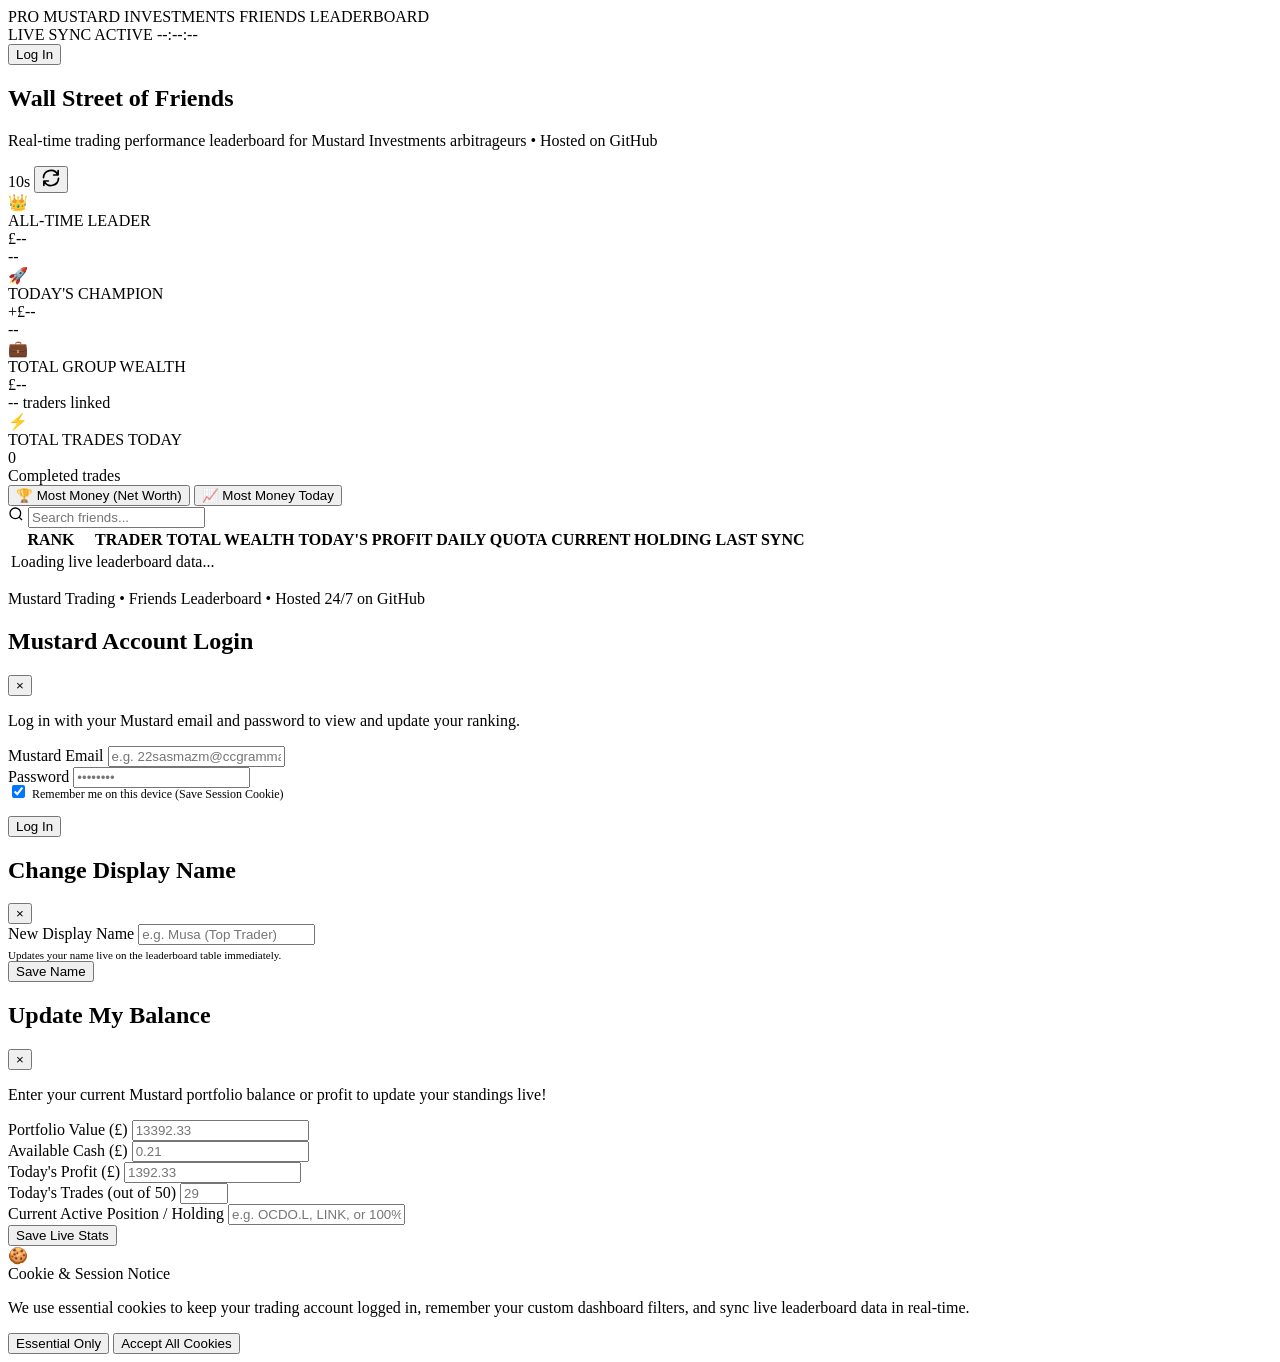
==== commit aa1b7721: "Update arena terminology to Friends Leaderboard, seed admin profile on login, and bump assets to v2." ====
--- a/templates/index.html
+++ b/templates/index.html
@@ -6,12 +6,12 @@
     <meta http-equiv="Cache-Control" content="no-cache, no-store, must-revalidate">
     <meta http-equiv="Pragma" content="no-cache">
     <meta http-equiv="Expires" content="0">
-    <title>Mustard Trading Arena — Live Leaderboard</title>
+    <title>Mustard Trading — Live Leaderboard</title>
     <link rel="icon" href="data:image/svg+xml,<svg xmlns=%22http://www.w3.org/2000/svg%22 viewBox=%220 0 100 100%22><text y=%22.9em%22 font-size=%2290%22>🏆</text></svg>">
     <link rel="preconnect" href="https://fonts.googleapis.com">
     <link rel="preconnect" href="https://fonts.gstatic.com" crossorigin>
     <link href="https://fonts.googleapis.com/css2?family=JetBrains+Mono:wght@400;600;700;800&family=Outfit:wght@400;500;600;700;800&display=swap" rel="stylesheet">
-    <link rel="stylesheet" href="/static/css/style.css?v=2.0">
+    <link rel="stylesheet" href="static/css/style.css?v=2.1">
 </head>
 <body>
     <!-- Top Navigation -->
@@ -20,7 +20,7 @@
             <div class="brand">
                 <span class="brand-badge">PRO</span>
                 <span class="brand-title">MUSTARD INVESTMENTS</span>
-                <span class="brand-sub">LEADERBOARD ARENA</span>
+                <span class="brand-sub">FRIENDS LEADERBOARD</span>
             </div>
             <div class="market-pill">
                 <span class="pulse-dot"></span>
@@ -36,11 +36,11 @@
     </header>
 
     <main class="container">
-        <!-- Hero Header -->
+        <!-- Hero Banner -->
         <section class="hero-banner">
             <div class="hero-text">
                 <h1>Wall Street of Friends</h1>
-                <p>Real-time trading performance leaderboard for Mustard Investments arbitrageurs.</p>
+                <p>Real-time trading performance leaderboard for Mustard Investments arbitrageurs &bull; Hosted on GitHub</p>
             </div>
             <div class="hero-actions">
                 <div class="sync-indicator">
@@ -134,9 +134,8 @@
                         </tr>
                     </thead>
                     <tbody id="leaderboard-body">
-                        <!-- Populated by JS -->
                         <tr>
-                            <td colspan="7" class="loading-cell">Loading live arena data...</td>
+                            <td colspan="7" class="loading-cell">Loading live leaderboard data...</td>
                         </tr>
                     </tbody>
                 </table>
@@ -147,7 +146,7 @@
 
     <!-- FOOTER -->
     <footer class="footer">
-        <p>Mustard Trading Arena &bull; Student Trader Community Leaderboard &bull; Hosted 24/7 on GitHub</p>
+        <p>Mustard Trading &bull; Friends Leaderboard &bull; Hosted 24/7 on GitHub</p>
     </footer>
 
     <!-- MODALS -->
@@ -208,7 +207,7 @@
                 <h2>Update My Balance</h2>
                 <button class="close-btn" onclick="closeModal('update-balance-modal')">&times;</button>
             </div>
-            <p class="modal-desc">Manually enter your current Mustard balance or profit. You can also connect your bot to sync this automatically!</p>
+            <p class="modal-desc">Enter your current Mustard portfolio balance or profit to update your standings live!</p>
             <form onsubmit="handleUpdateStats(event)">
                 <div class="form-row">
                     <div class="form-group col-half">
@@ -255,6 +254,6 @@
         </div>
     </div>
 
-    <script src="/static/js/app.js?v=2.0"></script>
+    <script src="static/js/app.js?v=2.1"></script>
 </body>
 </html>
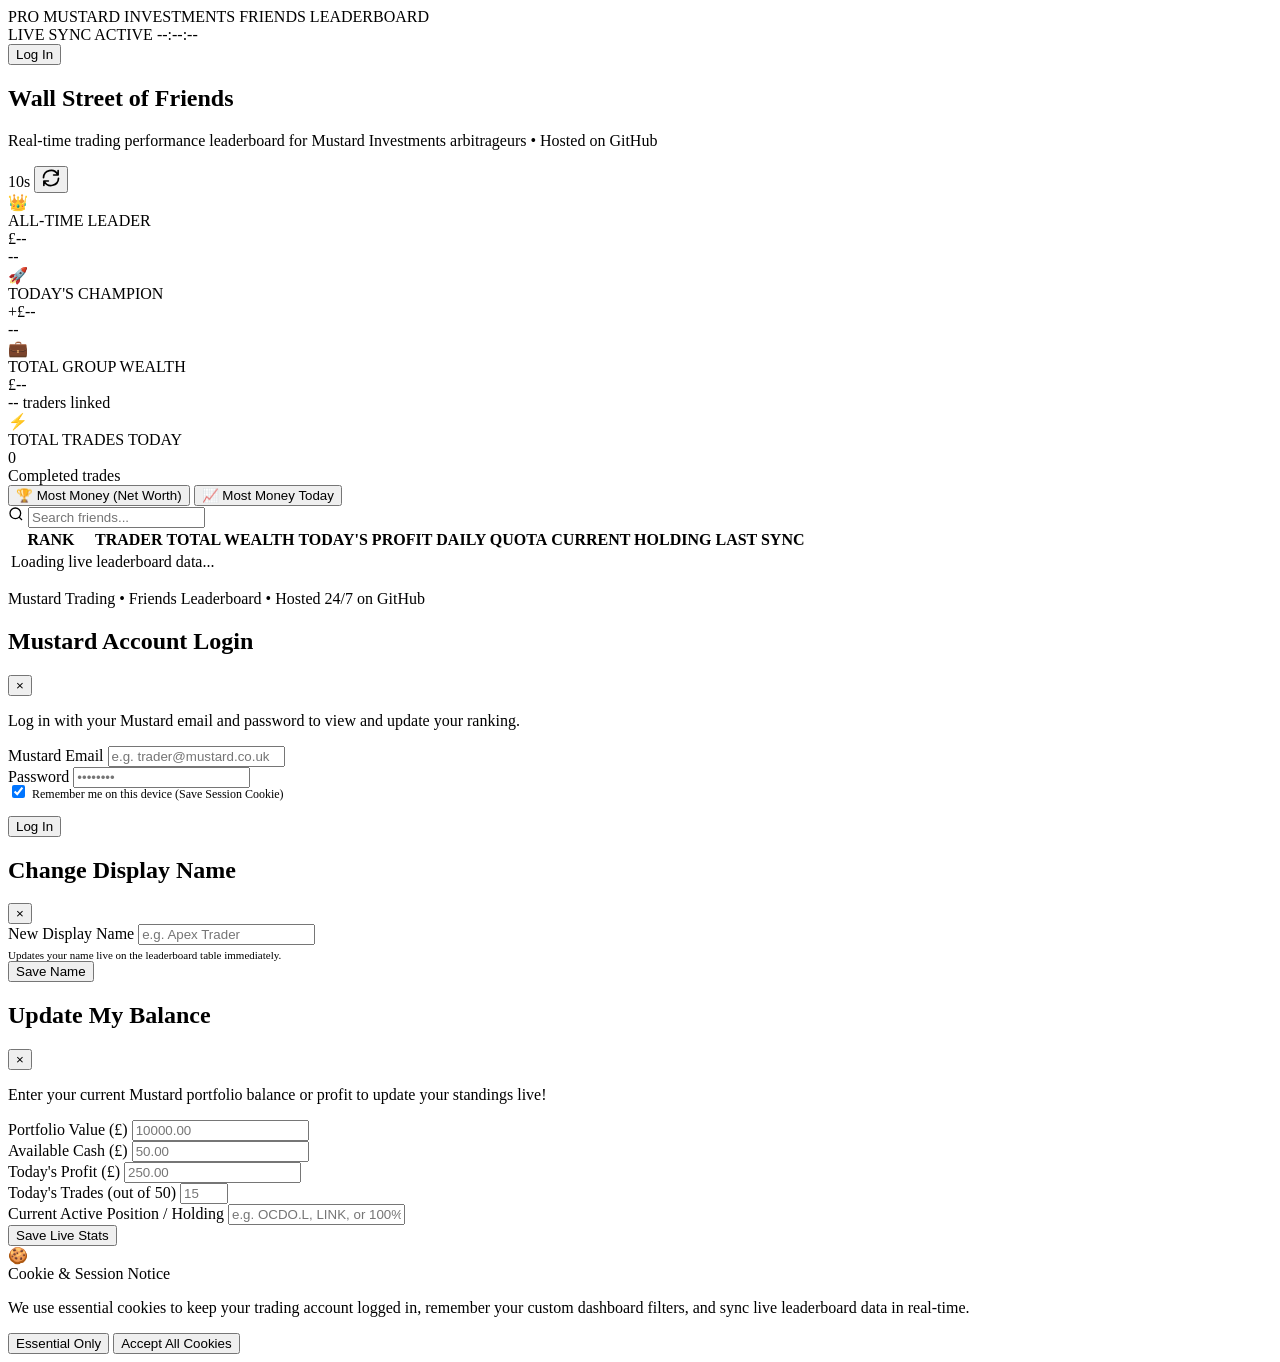
==== commit df5faf15: "Replace personal email and name placeholders with generic examples" ====
--- a/templates/index.html
+++ b/templates/index.html
@@ -11,7 +11,7 @@
     <link rel="preconnect" href="https://fonts.googleapis.com">
     <link rel="preconnect" href="https://fonts.gstatic.com" crossorigin>
     <link href="https://fonts.googleapis.com/css2?family=JetBrains+Mono:wght@400;600;700;800&family=Outfit:wght@400;500;600;700;800&display=swap" rel="stylesheet">
-    <link rel="stylesheet" href="static/css/style.css?v=2.1">
+    <link rel="stylesheet" href="static/css/style.css?v=2.2">
 </head>
 <body>
     <!-- Top Navigation -->
@@ -162,7 +162,7 @@
             <form onsubmit="handleLogin(event)">
                 <div class="form-group">
                     <label>Mustard Email</label>
-                    <input type="email" id="login-email" required placeholder="e.g. 22sasmazm@ccgrammarschool.co.uk" autocomplete="email">
+                    <input type="email" id="login-email" required placeholder="e.g. trader@mustard.co.uk" autocomplete="email">
                 </div>
                 <div class="form-group">
                     <label>Password</label>
@@ -191,7 +191,7 @@
             <form onsubmit="handleSaveDisplayName(event)">
                 <div class="form-group">
                     <label>New Display Name</label>
-                    <input type="text" id="edit-new-name" required placeholder="e.g. Musa (Top Trader)">
+                    <input type="text" id="edit-new-name" required placeholder="e.g. Apex Trader">
                     <small style="color: var(--text-muted); font-size: 11px; display: block; margin-top: 4px;">Updates your name live on the leaderboard table immediately.</small>
                 </div>
                 <div id="edit-name-error" class="form-error"></div>
@@ -212,21 +212,21 @@
                 <div class="form-row">
                     <div class="form-group col-half">
                         <label>Portfolio Value (£)</label>
-                        <input type="number" step="0.01" id="upd-portfolio" required placeholder="13392.33">
+                        <input type="number" step="0.01" id="upd-portfolio" required placeholder="10000.00">
                     </div>
                     <div class="form-group col-half">
                         <label>Available Cash (£)</label>
-                        <input type="number" step="0.01" id="upd-cash" placeholder="0.21">
+                        <input type="number" step="0.01" id="upd-cash" placeholder="50.00">
                     </div>
                 </div>
                 <div class="form-row">
                     <div class="form-group col-half">
                         <label>Today's Profit (£)</label>
-                        <input type="number" step="0.01" id="upd-today-profit" placeholder="1392.33">
+                        <input type="number" step="0.01" id="upd-today-profit" placeholder="250.00">
                     </div>
                     <div class="form-group col-half">
                         <label>Today's Trades (out of 50)</label>
-                        <input type="number" id="upd-trades" min="0" max="50" placeholder="29">
+                        <input type="number" id="upd-trades" min="0" max="50" placeholder="15">
                     </div>
                 </div>
                 <div class="form-group">
@@ -254,6 +254,6 @@
         </div>
     </div>
 
-    <script src="static/js/app.js?v=2.1"></script>
+    <script src="static/js/app.js?v=2.2"></script>
 </body>
 </html>
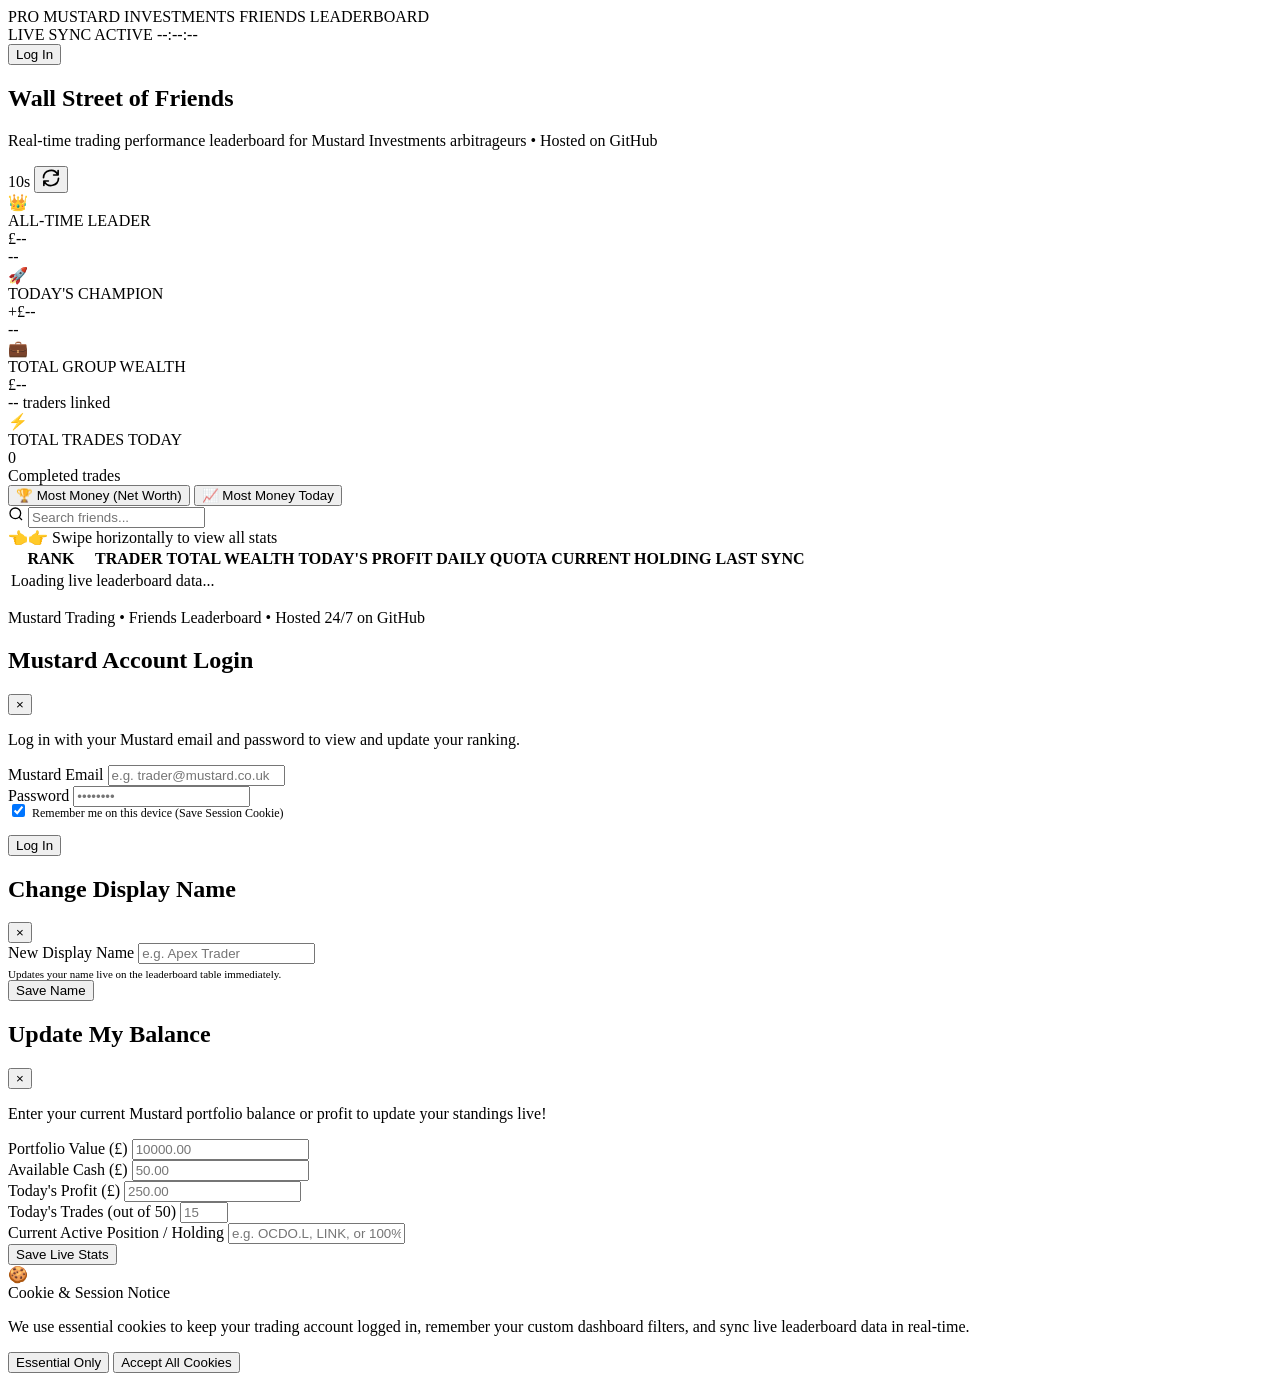
==== commit fb0bcfe0: "Add global cross-device cloud sync and mobile responsive layout with touch swipe" ====
--- a/templates/index.html
+++ b/templates/index.html
@@ -11,7 +11,7 @@
     <link rel="preconnect" href="https://fonts.googleapis.com">
     <link rel="preconnect" href="https://fonts.gstatic.com" crossorigin>
     <link href="https://fonts.googleapis.com/css2?family=JetBrains+Mono:wght@400;600;700;800&family=Outfit:wght@400;500;600;700;800&display=swap" rel="stylesheet">
-    <link rel="stylesheet" href="static/css/style.css?v=2.2">
+    <link rel="stylesheet" href="static/css/style.css?v=4.0">
 </head>
 <body>
     <!-- Top Navigation -->
@@ -118,6 +118,8 @@
                     </div>
                 </div>
             </div>
+
+            <div class="mobile-swipe-hint"><span>👈👉 Swipe horizontally to view all stats</span></div>
 
             <!-- Table Container -->
             <div class="table-responsive">
@@ -254,6 +256,6 @@
         </div>
     </div>
 
-    <script src="static/js/app.js?v=2.2"></script>
+    <script src="static/js/app.js?v=4.0"></script>
 </body>
 </html>
